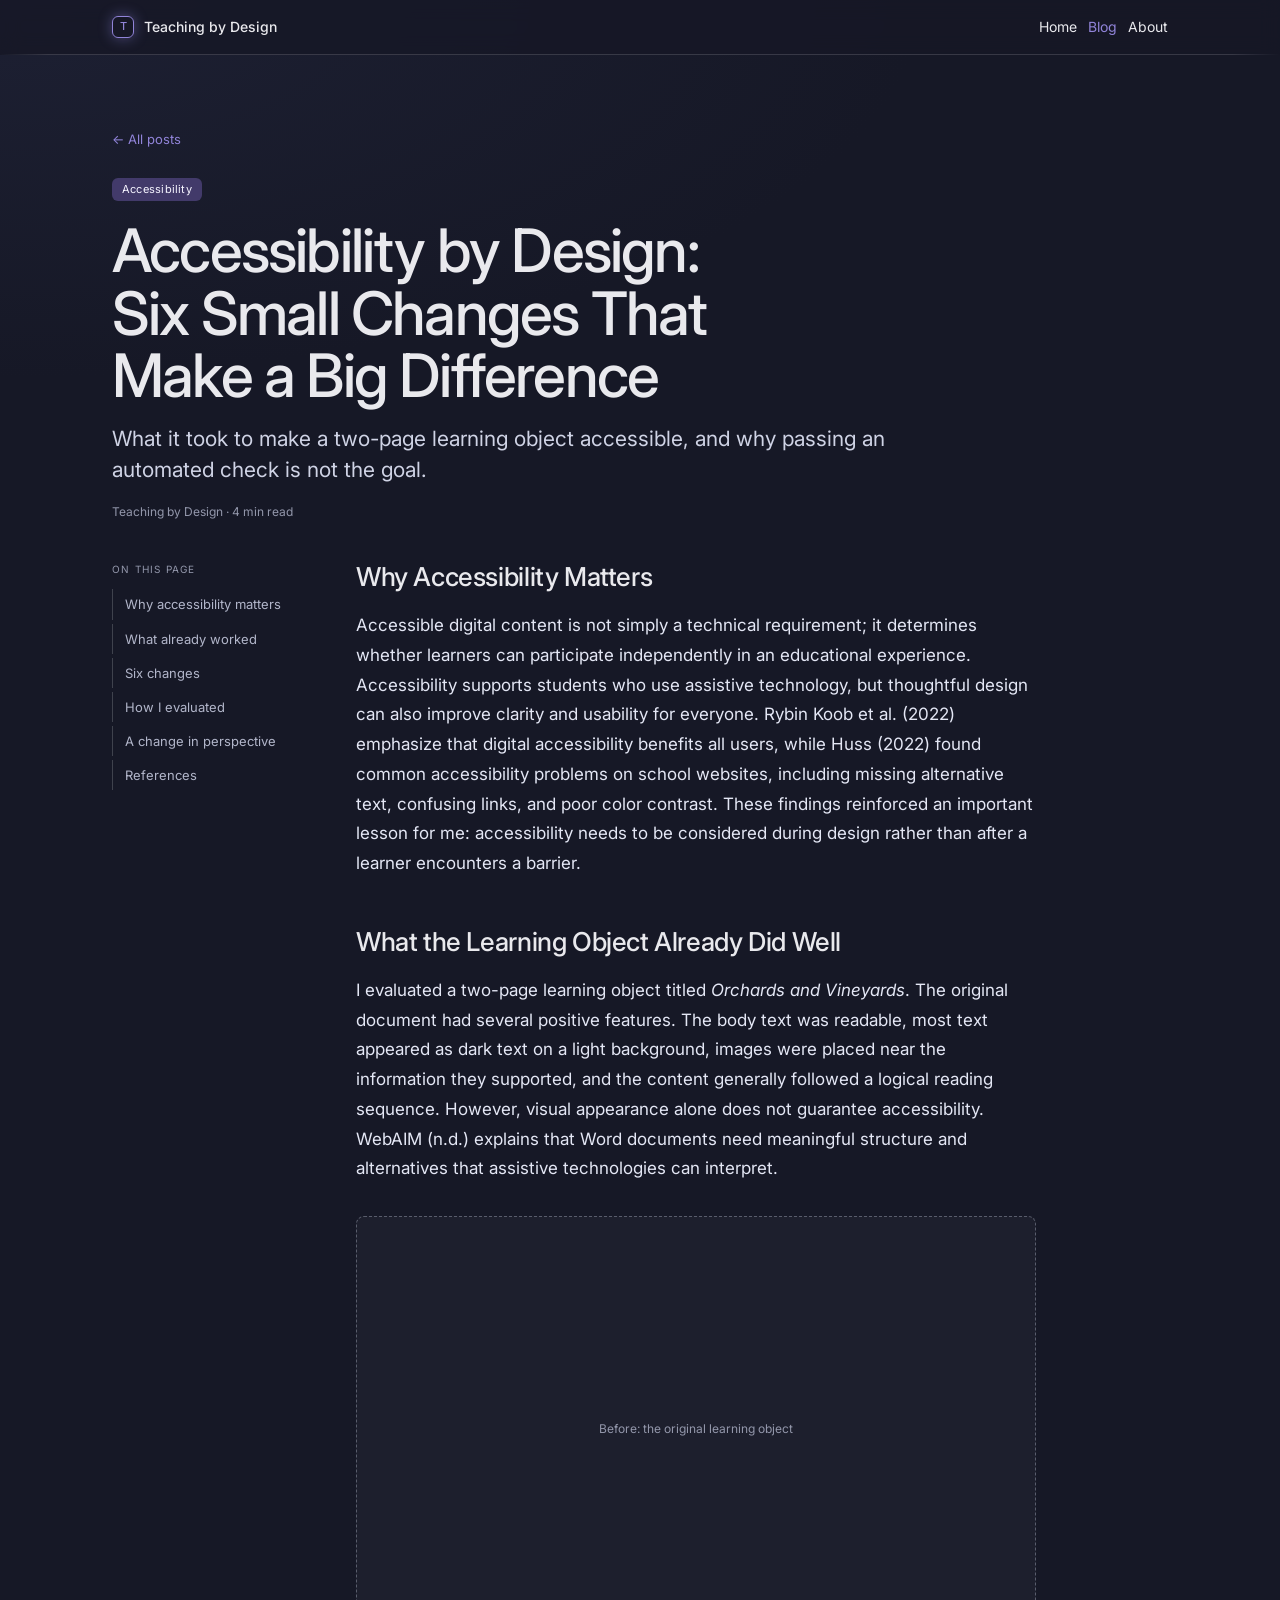
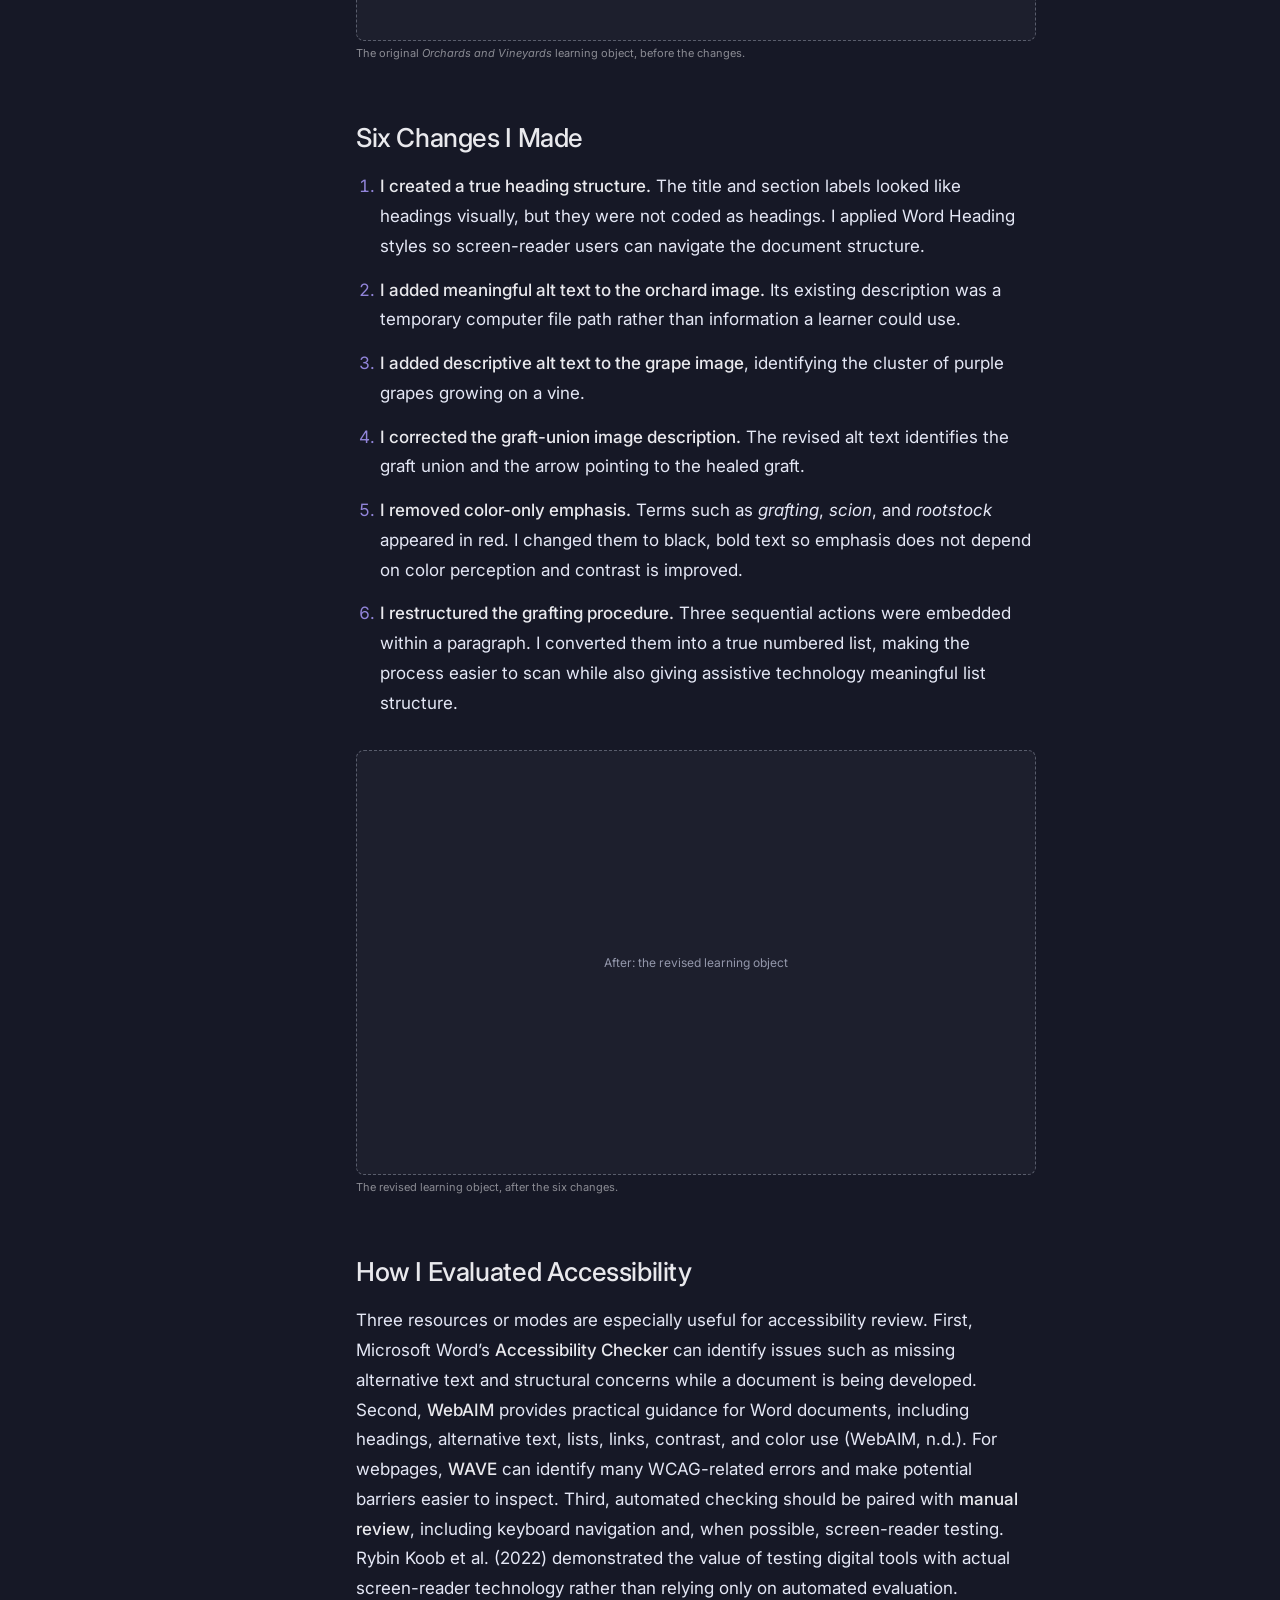
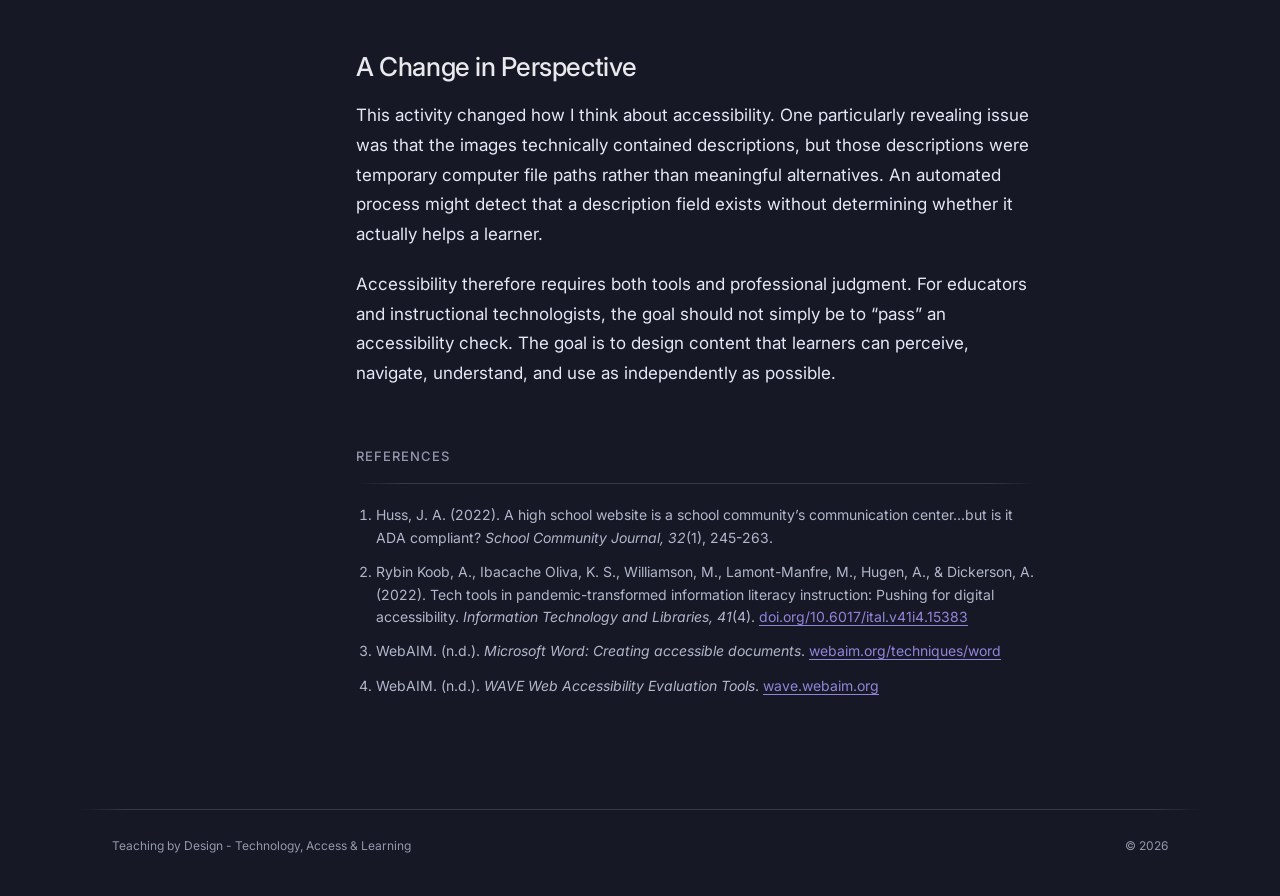
==== accessibility-by-design.html @ 0699a085 "Add the "Accessibility by Design" post New post on making the Orchards and Vineyards learning object" ====
<!DOCTYPE html>
<html lang="en">
<head>
<meta charset="utf-8">
<meta name="viewport" content="width=device-width, initial-scale=1">
<title>Accessibility by Design · Teaching by Design</title>
<meta name="description" content="Six small changes that make a big difference: making a two-page learning object accessible.">
<link rel="stylesheet" href="css/nocturne.css">
<link rel="stylesheet" href="css/site.css">
</head>
<body>
<div class="page">
  <header class="site-header">
    <nav class="nav container">
      <a href="index.html" class="nav-brand"><span class="brand-mark">T</span><span>Teaching by Design</span></a>
      <a href="index.html">Home</a>
      <a href="blog.html" aria-current="page">Blog</a>
      <a href="#">About</a>
    </nav>
    <div class="rule"></div>
  </header>

  <main>
    <article class="post container">
      <a href="blog.html" class="back-link">← All posts</a>
      <header class="post-header">
        <div class="tags"><span class="tag tag-accent">Accessibility</span></div>
        <h1>Accessibility by Design: Six Small Changes That Make a Big Difference</h1>
        <p class="lede">What it took to make a two-page learning object accessible, and why passing an automated check is not the goal.</p>
        <div class="post-byline">Teaching by Design · 4 min read</div>
      </header>

      <div class="post-layout">
        <aside class="toc">
          <div class="toc-label">On this page</div>
          <a href="#why">Why accessibility matters</a>
          <a href="#did-well">What already worked</a>
          <a href="#changes">Six changes</a>
          <a href="#evaluated">How I evaluated</a>
          <a href="#perspective">A change in perspective</a>
          <a href="#refs">References</a>
        </aside>

        <div class="prose">
          <h3 id="why">Why Accessibility Matters</h3>
          <p>Accessible digital content is not simply a technical requirement; it determines whether learners can participate independently in an educational experience. Accessibility supports students who use assistive technology, but thoughtful design can also improve clarity and usability for everyone. Rybin Koob et al. (2022) emphasize that digital accessibility benefits all users, while Huss (2022) found common accessibility problems on school websites, including missing alternative text, confusing links, and poor color contrast. These findings reinforced an important lesson for me: accessibility needs to be considered during design rather than after a learner encounters a barrier.</p>

          <h3 id="did-well">What the Learning Object Already Did Well</h3>
          <p>I evaluated a two-page learning object titled <em>Orchards and Vineyards</em>. The original document had several positive features. The body text was readable, most text appeared as dark text on a light background, images were placed near the information they supported, and the content generally followed a logical reading sequence. However, visual appearance alone does not guarantee accessibility. WebAIM (n.d.) explains that Word documents need meaningful structure and alternatives that assistive technologies can interpret.</p>
          <figure>
            <div class="lighten">
              <div class="image-placeholder">Before: the original learning object</div>
            </div>
            <figcaption>The original <em>Orchards and Vineyards</em> learning object, before the changes.</figcaption>
          </figure>

          <h3 id="changes">Six Changes I Made</h3>
          <ol class="steps">
            <li><strong>I created a true heading structure.</strong> The title and section labels looked like headings visually, but they were not coded as headings. I applied Word Heading styles so screen-reader users can navigate the document structure.</li>
            <li><strong>I added meaningful alt text to the orchard image.</strong> Its existing description was a temporary computer file path rather than information a learner could use.</li>
            <li><strong>I added descriptive alt text to the grape image</strong>, identifying the cluster of purple grapes growing on a vine.</li>
            <li><strong>I corrected the graft-union image description.</strong> The revised alt text identifies the graft union and the arrow pointing to the healed graft.</li>
            <li><strong>I removed color-only emphasis.</strong> Terms such as <em>grafting</em>, <em>scion</em>, and <em>rootstock</em> appeared in red. I changed them to black, bold text so emphasis does not depend on color perception and contrast is improved.</li>
            <li><strong>I restructured the grafting procedure.</strong> Three sequential actions were embedded within a paragraph. I converted them into a true numbered list, making the process easier to scan while also giving assistive technology meaningful list structure.</li>
          </ol>
          <figure>
            <div class="lighten">
              <div class="image-placeholder">After: the revised learning object</div>
            </div>
            <figcaption>The revised learning object, after the six changes.</figcaption>
          </figure>

          <h3 id="evaluated">How I Evaluated Accessibility</h3>
          <p>Three resources or modes are especially useful for accessibility review. First, Microsoft Word’s <strong>Accessibility Checker</strong> can identify issues such as missing alternative text and structural concerns while a document is being developed. Second, <strong>WebAIM</strong> provides practical guidance for Word documents, including headings, alternative text, lists, links, contrast, and color use (WebAIM, n.d.). For webpages, <strong>WAVE</strong> can identify many WCAG-related errors and make potential barriers easier to inspect. Third, automated checking should be paired with <strong>manual review</strong>, including keyboard navigation and, when possible, screen-reader testing. Rybin Koob et al. (2022) demonstrated the value of testing digital tools with actual screen-reader technology rather than relying only on automated evaluation.</p>

          <h3 id="perspective">A Change in Perspective</h3>
          <p>This activity changed how I think about accessibility. One particularly revealing issue was that the images technically contained descriptions, but those descriptions were temporary computer file paths rather than meaningful alternatives. An automated process might detect that a description field exists without determining whether it actually helps a learner.</p>
          <p>Accessibility therefore requires both tools and professional judgment. For educators and instructional technologists, the goal should not simply be to “pass” an accessibility check. The goal is to design content that learners can perceive, navigate, understand, and use as independently as possible.</p>

          <h6 id="refs">References</h6>
          <div class="rule"></div>
          <ol class="references">
            <li>Huss, J. A. (2022). A high school website is a school community’s communication center...but is it ADA compliant? <em>School Community Journal, 32</em>(1), 245-263.</li>
            <li>Rybin Koob, A., Ibacache Oliva, K. S., Williamson, M., Lamont-Manfre, M., Hugen, A., &amp; Dickerson, A. (2022). Tech tools in pandemic-transformed information literacy instruction: Pushing for digital accessibility. <em>Information Technology and Libraries, 41</em>(4). <a href="https://doi.org/10.6017/ital.v41i4.15383">doi.org/10.6017/ital.v41i4.15383</a></li>
            <li>WebAIM. (n.d.). <em>Microsoft Word: Creating accessible documents</em>. <a href="https://webaim.org/techniques/word/">webaim.org/techniques/word</a></li>
            <li>WebAIM. (n.d.). <em>WAVE Web Accessibility Evaluation Tools</em>. <a href="https://wave.webaim.org/">wave.webaim.org</a></li>
          </ol>
        </div>
      </div>
    </article>
  </main>

  <footer class="site-footer container">
    <span>Teaching by Design - Technology, Access &amp; Learning</span>
    <span>© 2026</span>
  </footer>
</div>
</body>
</html>
---- css/nocturne.css ----
/* Nocturne -  -  - design-system tokens and component classes. This file is the source of truth for the system's look; retune it here and see readme.md. */
@import url('https://fonts.googleapis.com/css2?family=Inter:wght@400;500;600;700&display=swap');

:root {
  --color-bg: #161826;
  --color-surface: #232532;
  --color-text: #e9e9ed;
  --color-accent: #9184d9; /* review round 7 (Barron): the accent moves to
     the product's blurple -  -  - OKLCH hue 289.2, the hue of the app's own Pro
     accent (#9a8fe0, --om-accent-pro) -  -  - at the same lightness the steel
     accent held (L 0.660, so the documented ratios survive) and chroma
     in the product blurple's own range (its token sits at C 0.118; the
     accent takes 0.125, from the old steel's 0.030):
     the accent now reads as an accent rather than another neutral. */
  --color-accent-2: #a7a1db; /* the machine-derived stand-in follows: same
     hue, same L 0.734, chroma at the same 2:3 proportion it held */
  --color-divider: color-mix(in srgb, #e9e9ed 16%, transparent);

  /* Tonal ramps -  -  - generated in OKLCH on one shared lightness scale, so the
     same step of any role matches the others in visual value. */
  --color-neutral-100: #f3f5fe;
  --color-neutral-200: #e4e7f5;
  --color-neutral-300: #cfd3e5;
  --color-neutral-400: #b2b6ca;
  --color-neutral-500: #9397ab;
  --color-neutral-600: #75798c;
  --color-neutral-700: #595d6c;
  --color-neutral-800: #3f424d;
  --color-neutral-900: #292b31;

  --color-accent-100: #f5f4ff;
  --color-accent-200: #e7e5fe;
  --color-accent-300: #d2cefd;
  --color-accent-400: #b5abfc;
  --color-accent-500: #968ae0;
  --color-accent-600: #796cbf;
  --color-accent-700: #5d5294;
  --color-accent-800: #423a6a;
  --color-accent-900: #2b2741;

  --color-accent-2-100: #f5f4ff;
  --color-accent-2-200: #e7e5fe;
  --color-accent-2-300: #d2cefd;
  --color-accent-2-400: #b5afe8;
  --color-accent-2-500: #9690c9;
  --color-accent-2-600: #7972a9;
  --color-accent-2-700: #5c5783;
  --color-accent-2-800: #423e5d;
  --color-accent-2-900: #2b293a;

  /* Deck section-divider ground -  -  - review round 3: saturation as presence.
     Dividers take a saturated deep indigo (hue 277, the neutral ramp's own
     family; C 0.094 -  -  - written when the accent held C 0.030, before the
     round-7 blurple raised it past the ground's) with a lighter bloom and
     a ghost tint of the same hue, while the slide grounds stay
     desaturated. Deck-scale fills only -  -  - not interface colors. */
  --color-section: #262a60;
  --color-section-glow: #353b80;
  --color-section-ghost: #4c5397;

  --font-heading: "Inter", system-ui, sans-serif;
  --font-heading-weight: 500;
  --font-body: "Inter", system-ui, sans-serif;

  --space-1: 2.8px;
  --space-2: 5.6px;
  --space-3: 8.4px;
  --space-4: 11.2px;
  --space-6: 16.8px;
  --space-8: 22.4px;

  --radius-sm: 4px;
  --radius-md: 8px;
  --radius-lg: 14px;

  /* Elevation -  -  - derived from the ground: soft ink-tinted shadows on a
     light theme, a hairline edge + ambient darkness on a dark one. */
  --shadow-sm: 0 0 0 1px #3f424d;
  --shadow-md: 0 0 0 1px #595d6c, 0 6px 18px rgba(0,0,0,0.55);
  --shadow-lg: 0 0 0 1px #9397ab, 0 16px 40px rgba(0,0,0,0.65);
}

body {
  background: var(--color-bg);
  color: var(--color-text);
  font-family: var(--font-body);
}
h1, h2, h3, h4 { font-family: var(--font-heading); font-weight: var(--font-heading-weight); }

.lighten{mix-blend-mode:lighten;background-color:transparent}

/* - �� - �� - �� - �� - �� - �� - �� - �� - �� - �� - �� - �� - �� - �� - �� - �� - �� - �� - �� - �� - �� - �� - �� - �� - �� - �� - �� - �� - �� - �� - �� - �� - �� - �� - �� - �� - �� - �� - �� - �� - �� - �� - �� - �� - �� - �� - �� - �� - �� - �� - �� - �� - �� - �� - �� - �� - �� - �� - �� - �� - �� - �� - �� - �� - �� - �� - �� - �� - �� - �� - �� - �� - �� - ��
   Components -  -  - built with the tokens above. Plain CSS
   on plain HTML: no JavaScript, no build step. Each class is documented in
   readme.md and demonstrated in foundations/ and components/.
 - �� - �� - �� - �� - �� - �� - �� - �� - �� - �� - �� - �� - �� - �� - �� - �� - �� - �� - �� - �� - �� - �� - �� - �� - �� - �� - �� - �� - �� - �� - �� - �� - �� - �� - �� - �� - �� - �� - �� - �� - �� - �� - �� - �� - �� - �� - �� - �� - �� - �� - �� - �� - �� - �� - �� - �� - �� - �� - �� - �� - �� - �� - �� - �� - �� - �� - �� - �� - �� - �� */

*, *::before, *::after { box-sizing: border-box; }
body { margin: 0; font-size: 15px; line-height: 1.55; font-weight: 400; }
h1, h2, h3, h4, h5, h6 {
  font-family: var(--font-heading); font-weight: var(--font-heading-weight);
  line-height: 1.12; letter-spacing: -0.015em; margin: 0 0 var(--space-2);
}
h1 { font-size: 42px; }
h2 { font-size: 32px; }
h3 { font-size: 25px; }
h4 { font-size: 20px; }
h5 { font-size: 16px; }
h6 { font-size: 13px; }
h6 { letter-spacing: 0.08em; text-transform: uppercase; }
p { margin: 0 0 var(--space-3); }
a { color: var(--color-accent); text-underline-offset: 3px; }
img { display: block; max-width: 100%; }
figure { margin: 0; }
figcaption {
  font-size: 11px; margin-top: var(--space-1);
  color: color-mix(in srgb, var(--color-text) 55%, transparent);
}
.text-muted { color: color-mix(in srgb, var(--color-text) 55%, transparent); }
:focus { outline: none; }
:focus-visible { outline: 2px solid var(--color-accent); outline-offset: 2px; }
::selection { background: color-mix(in srgb, var(--color-accent) 30%, transparent); }

/* -  -  - rules -  -  - */
/* Rules fade to transparent at both ends instead of stopping cleanly -  -  - a
   Nocturne signature. The ramp is 48px an end (one deck baseline unit),
   painted from the same divider token. Freestanding rules fade; box
   outlines, in-control separators, and short accent marks stay solid. */
.hr {
  height: 1px; border: 0; margin: var(--space-4) 0;
  background: linear-gradient(to right,
    transparent, var(--color-divider) 48px,
    var(--color-divider) calc(100% - 48px), transparent);
}

/* -  -  - buttons -  -  - */
.btn {
  display: inline-flex; align-items: center; justify-content: center; gap: 6px;
  cursor: pointer; text-decoration: none;
  font-family: var(--font-heading); font-weight: var(--font-heading-weight);
  font-size: 14px; line-height: 1.2; color: var(--color-text); /* matches the .input's 14px -  -  - 
     the pair sits side by side in sign-up rows */
  background: transparent; border: 1px solid transparent;
  padding: var(--space-2) calc(var(--space-3) * 1.2);
  border-radius: var(--radius-md);
}
.btn svg { display: block; }
.btn:disabled { opacity: 0.45; cursor: not-allowed; }
.btn-primary { color: var(--color-accent); border-color: var(--color-accent); }
.btn-primary:hover { background: color-mix(in srgb, var(--color-accent) 12%, transparent); }
.btn-primary:active { background: color-mix(in srgb, var(--color-accent) 22%, transparent); }
.btn-secondary { border-color: var(--color-divider); }
.btn-secondary:hover { background: color-mix(in srgb, var(--color-text) 7%, transparent); }
.btn-secondary:active { background: color-mix(in srgb, var(--color-text) 14%, transparent); }
.btn-ghost { color: var(--color-accent); padding-inline: var(--space-1); }
.btn-ghost:hover { background: color-mix(in srgb, var(--color-accent) 10%, transparent); }
.btn-ghost:active { background: color-mix(in srgb, var(--color-accent) 18%, transparent); }
.btn-icon { width: 36px; height: 36px; padding: 0; }
.btn-block { width: 100%; margin-top: var(--space-2); }

/* -  -  - forms -  -  - */
.field > label {
  display: block; font-size: 12px; margin-bottom: 5px;
  color: color-mix(in srgb, var(--color-text) 70%, transparent);
}
.input {
  width: 100%; min-height: 36px; padding: 6px 10px; font: inherit;
  font-size: 14px; color: var(--color-text); caret-color: var(--color-accent);
  background: var(--color-surface);
  border: 1px solid var(--color-divider); border-radius: var(--radius-md);
}
.input:hover { border-color: color-mix(in srgb, var(--color-text) 45%, transparent); }
.input:focus-visible { border-color: var(--color-accent); outline-offset: 0; }
textarea.input { min-height: 90px; resize: vertical; }
.radio { display: inline-flex; align-items: center; gap: 8px; cursor: pointer; font-size: 14px; }
.radio input, .seg-opt input {
  position: absolute; opacity: 0; width: 0; height: 0; pointer-events: none;
}
.radio .dot {
  width: 16px; height: 16px; flex: none; border-radius: 50%;
  border: 1.5px solid var(--color-divider);
}
.radio:hover .dot { border-color: var(--color-accent); }
.radio input:checked + .dot {
  border-color: var(--color-accent); background: var(--color-accent);
  box-shadow: inset 0 0 0 4px var(--color-bg);
}
.radio input:focus-visible + .dot { outline: 2px solid var(--color-accent); outline-offset: 2px; }
.seg {
  display: inline-flex; overflow: hidden;
  border: 1px solid var(--color-divider); border-radius: var(--radius-md);
}
.seg-opt {
  display: inline-flex; align-items: center; gap: 6px;
  padding: 7px 12px; font-size: 13px; cursor: pointer;
}
.seg-opt + .seg-opt { border-left: 1px solid var(--color-divider); }
.seg-opt:has(input:checked) { color: var(--color-accent); box-shadow: inset 0 0 0 1px var(--color-accent); }
.seg-opt:not(:has(input:checked)):hover { background: color-mix(in srgb, var(--color-text) 7%, transparent); }
.seg-opt:has(input:focus-visible) { outline: 2px solid var(--color-accent); outline-offset: -2px; }

/* -  -  - cards -  -  - */
.card {
  display: flex; flex-direction: column; gap: var(--space-2);
  padding: var(--space-3); border-radius: var(--radius-md); background: var(--color-surface);
}
.card-kicker { font-size: 10px; letter-spacing: 0.1em; text-transform: uppercase; color: var(--color-accent); }
.card-title {
  font-family: var(--font-heading); font-weight: var(--font-heading-weight);
  font-size: 17px; line-height: 1.2;
}
.card-body { margin: 0; font-size: 13px; opacity: 0.8; flex: 1; }
.card-meta {
  display: flex; align-items: center; gap: 6px; font-size: 11px;
  color: color-mix(in srgb, var(--color-text) 50%, transparent);
}
.elev-sm { box-shadow: var(--shadow-sm); }
.elev-md { box-shadow: var(--shadow-md); }
.elev-lg { box-shadow: var(--shadow-lg); }

/* -  -  - tags -  -  - */
.tag {
  display: inline-flex; align-items: center; font-size: 11px;
  letter-spacing: 0.02em; padding: 3px 10px;
  border-radius: calc(var(--radius-md) * 0.75);
}
.tag-accent { background: var(--color-accent-800); color: var(--color-accent-100); }
.tag-accent-2 { background: var(--color-accent-2-800); color: var(--color-accent-2-100); }
.tag-neutral { background: var(--color-neutral-800); color: var(--color-neutral-100); }
.tag-outline { border: 1px solid var(--color-accent); color: var(--color-accent); }

/* -  -  - navigation -  -  - */
.nav {
  display: flex; align-items: center; gap: var(--space-4);
  padding: var(--space-3) var(--space-4);
  border-bottom: none;
}
.nav-brand {
  font-family: var(--font-heading); font-weight: var(--font-heading-weight);
  font-size: 18px; margin-right: auto;
}
.nav a { color: inherit; text-decoration: none; font-size: 14px; }
.nav a:hover, .nav a[aria-current='page'] { color: var(--color-accent); }

/* -  -  - tables -  -  - */
.table { width: 100%; border-collapse: collapse; font-size: 14px; }
.table th {
  text-align: left; font-size: 11px; letter-spacing: 0.08em; text-transform: uppercase;
  color: color-mix(in srgb, var(--color-text) 60%, transparent);
  padding: var(--space-2); border-bottom: 1px solid transparent; /* keeps layout; the row paints the fading rule */
}
.table td {
  padding: var(--space-2);
  border-bottom: 1px solid transparent;
}
/* Row rules as row-level strips so the end-fade spans the row, not each cell. */
.table thead tr {
  background: linear-gradient(to right,
    transparent, var(--color-divider) 48px,
    var(--color-divider) calc(100% - 48px), transparent) no-repeat bottom / 100% 1px;
}
.table tbody tr {
  background: linear-gradient(to right,
    transparent, color-mix(in srgb, var(--color-text) 8%, transparent) 48px,
    color-mix(in srgb, var(--color-text) 8%, transparent) calc(100% - 48px), transparent) no-repeat bottom / 100% 1px;
}
.table tbody tr:hover {
  /* the hover tint layers over the row rule, which keeps painting */
  background:
    linear-gradient(color-mix(in srgb, var(--color-text) 4%, transparent),
                    color-mix(in srgb, var(--color-text) 4%, transparent)) no-repeat 0 0 / 100% 100%,
    linear-gradient(to right,
      transparent, color-mix(in srgb, var(--color-text) 8%, transparent) 48px,
      color-mix(in srgb, var(--color-text) 8%, transparent) calc(100% - 48px), transparent) no-repeat bottom / 100% 1px;
}

/* -  -  - dialog -  -  - */
.dialog-backdrop {
  position: fixed; inset: 0; display: grid; place-items: center;
  padding: var(--space-4);
  background: color-mix(in srgb, var(--color-neutral-900) 50%, transparent);
}
.dialog {
  width: min(440px, 100%); display: flex; flex-direction: column; gap: var(--space-3);
  padding: var(--space-4); border-radius: var(--radius-lg);
  background: var(--color-surface); box-shadow: var(--shadow-lg);
}
.dialog-title {
  font-family: var(--font-heading); font-weight: var(--font-heading-weight);
  font-size: 20px;
}
.dialog-body { font-size: 14px; opacity: 0.85; }
.dialog-actions { display: flex; justify-content: flex-end; gap: var(--space-2); margin-top: var(--space-2); }
---- css/site.css ----
/* Site layout for Teaching by Design, built on the Nocturne tokens in nocturne.css. */

html { scroll-behavior: smooth; }
body {
  background: radial-gradient(120% 70% at 0% 0%, #1d2033 0%, var(--color-bg) 60%) fixed var(--color-bg);
}
a { color: var(--color-accent); }
a:hover { color: var(--color-accent-300); }

.page { min-height: 100vh; display: flex; flex-direction: column; }
main { flex: 1; }
.container { max-width: 1120px; margin: 0 auto; width: 100%; }

/* Rules fade to transparent at both ends. */
.rule {
  height: 1px;
  background: linear-gradient(to right, transparent, var(--color-divider) 48px, var(--color-divider) calc(100% - 48px), transparent);
}

/* -  -  - header -  -  - */
.site-header {
  position: sticky; top: 0; z-index: 5;
  background: color-mix(in srgb, var(--color-bg) 82%, transparent);
  backdrop-filter: blur(10px);
}
.site-header .nav { padding: 16px 32px; }
.nav-brand { display: flex; align-items: center; gap: 10px; font-size: 16px; }
.brand-mark {
  width: 22px; height: 22px; border-radius: 6px;
  border: 1px solid var(--color-accent);
  box-shadow: 0 0 14px color-mix(in srgb, var(--color-accent) 45%, transparent);
  display: grid; place-items: center; font-size: 11px; color: var(--color-accent);
}

/* -  -  - footer -  -  - */
.site-footer {
  padding: 28px 32px 40px;
  display: flex; gap: 16px; justify-content: space-between; flex-wrap: wrap;
  font-size: 12px; color: var(--color-neutral-500);
  background: linear-gradient(to right, transparent, var(--color-divider) 48px, var(--color-divider) calc(100% - 48px), transparent) no-repeat top / 100% 1px;
}

/* -  -  - shared bits -  -  - */
.eyebrow {
  display: flex; align-items: center; gap: 10px;
  font-size: 11px; letter-spacing: 0.12em; text-transform: uppercase; color: var(--color-accent);
}
.eyebrow::before { content: ""; width: 24px; height: 1px; background: var(--color-accent); }
.lede { margin: 0; color: var(--color-neutral-300); text-wrap: pretty; }
.tags { display: flex; gap: 6px; flex-wrap: wrap; }
.section-label { margin: 0; color: var(--color-neutral-500); }

/* Image placeholder: swap for an <img> inside the .lighten wrapper once photographs exist. */
.image-placeholder {
  width: 100%; height: 100%;
  display: grid; place-items: center; padding: 16px; text-align: center;
  border: 1px dashed var(--color-neutral-700); border-radius: var(--radius-md);
  background: color-mix(in srgb, var(--color-surface) 60%, transparent);
  font-size: 12px; color: var(--color-neutral-500);
}
.image-placeholder.rounded-lg { border-radius: var(--radius-lg); }
.lighten img { width: 100%; height: 100%; object-fit: cover; border-radius: var(--radius-md); }

/* -  -  - home -  -  - */
.hero {
  padding: 96px 32px 72px;
  display: grid; grid-template-columns: repeat(auto-fit, minmax(min(100%, 420px), 1fr));
  gap: 56px; align-items: center;
}
.hero-text { display: flex; flex-direction: column; gap: 20px; max-width: 540px; }
.hero h1 {
  font-size: clamp(44px, 6vw, 72px); line-height: 1.02; letter-spacing: -0.03em;
  margin: 0; text-wrap: balance;
}
.hero .lede { font-size: 17px; line-height: 1.65; }
.hero-actions { display: flex; gap: 10px; flex-wrap: wrap; margin-top: 8px; }
.hero-actions .btn { padding: 10px 16px; }
.hero-media { position: relative; }
.hero-media::before {
  content: ""; position: absolute; inset: -40px; pointer-events: none;
  background: radial-gradient(closest-side, color-mix(in srgb, var(--color-accent) 22%, transparent), transparent);
}
.hero-media .lighten { position: relative; aspect-ratio: 4 / 3; }
.hero-media img { border-radius: var(--radius-lg); }

.latest { padding: 24px 32px 112px; display: flex; flex-direction: column; gap: 20px; }
.feature-card {
  text-decoration: none; color: inherit;
  display: grid; grid-template-columns: repeat(auto-fit, minmax(min(100%, 280px), 1fr));
  gap: 28px; padding: 20px; align-items: center;
}
a.feature-card:hover { color: inherit; box-shadow: var(--shadow-md); }
.feature-card .lighten { aspect-ratio: 16 / 10; }
.feature-card-text { display: flex; flex-direction: column; gap: 12px; padding-right: 12px; }
.post-title { font-size: 26px; line-height: 1.15; letter-spacing: -0.02em; font-weight: 500; text-wrap: balance; }
.feature-card .lede { font-size: 15px; }
.feature-card .card-meta { font-size: 12px; color: var(--color-neutral-500); }

/* -  -  - blog index -  -  - */
.blog { padding: 80px 32px 112px; display: flex; flex-direction: column; gap: 40px; }
.blog-intro { display: flex; flex-direction: column; gap: 12px; max-width: 620px; }
.blog-intro h1 { margin: 0; font-size: 48px; letter-spacing: -0.03em; }
.blog-intro .lede { font-size: 16px; }
.post-list { display: flex; flex-direction: column; }
.post-row {
  text-decoration: none; color: inherit;
  display: grid; grid-template-columns: 120px minmax(0, 1fr) 220px; gap: 32px;
  padding: 28px 0; align-items: start;
  background: linear-gradient(to right, transparent, var(--color-divider) 48px, var(--color-divider) calc(100% - 48px), transparent) no-repeat top / 100% 1px;
}
a.post-row:hover {
  color: inherit;
  background:
    linear-gradient(to right, transparent, var(--color-divider) 48px, var(--color-divider) calc(100% - 48px), transparent) no-repeat top / 100% 1px,
    radial-gradient(60% 100% at 30% 50%, color-mix(in srgb, var(--color-accent) 8%, transparent), transparent);
}
.post-row-meta { font-size: 12px; color: var(--color-neutral-500); padding-top: 6px; letter-spacing: 0.04em; }
.post-row-text { display: flex; flex-direction: column; gap: 10px; }
.post-row .post-title { font-size: 28px; }
.post-row .lede { max-width: 560px; }
.post-row .tags { margin-top: 4px; }
.post-row .lighten { aspect-ratio: 4 / 3; }

@media (max-width: 760px) {
  .post-row { grid-template-columns: minmax(0, 1fr); gap: 16px; }
  .post-row .lighten { max-width: 320px; }
}

/* -  -  - post -  -  - */
.post { padding: 72px 32px 112px; }
.back-link { font-size: 13px; text-decoration: none; display: inline-flex; gap: 6px; align-items: center; }
.post-header { display: flex; flex-direction: column; gap: 18px; max-width: 780px; margin: 28px 0 40px; }
.post-header h1 {
  margin: 0; font-size: clamp(38px, 5vw, 60px); line-height: 1.04;
  letter-spacing: -0.03em; text-wrap: balance;
}
.post-header .lede { font-size: 21px; line-height: 1.45; }
.post-byline { font-size: 12px; color: var(--color-neutral-500); }

.post-layout { display: grid; grid-template-columns: 180px minmax(0, 1fr); gap: 64px; align-items: start; }
.toc { position: sticky; top: 96px; display: flex; flex-direction: column; gap: 4px; font-size: 13px; }
.toc-label {
  font-size: 10px; letter-spacing: 0.12em; text-transform: uppercase;
  color: var(--color-neutral-500); margin-bottom: 8px;
}
.toc a {
  color: var(--color-neutral-400); text-decoration: none;
  padding: 5px 0 5px 12px; border-left: 1px solid var(--color-neutral-800);
}
.toc a:hover { color: var(--color-accent); border-left-color: var(--color-accent); }

@media (max-width: 860px) {
  .post-layout { grid-template-columns: minmax(0, 1fr); }
  .toc { display: none; }
}

.prose {
  display: flex; flex-direction: column; gap: 20px; max-width: 680px;
  font-size: 17px; line-height: 1.75; color: var(--color-neutral-200);
}
.prose p { margin: 0; text-wrap: pretty; }
.prose strong { color: var(--color-text); font-weight: 500; }
.prose strong.highlight { color: var(--color-accent-300); }
.prose h3 { margin: 28px 0 0; font-size: 26px; color: var(--color-text); scroll-margin-top: 96px; }
.prose h6 { margin: 40px 0 0; color: var(--color-neutral-500); scroll-margin-top: 96px; }
.prose figure { margin: 12px 0; }
.prose figure .lighten { aspect-ratio: 16 / 10; }
.prose blockquote {
  margin: 16px 0; padding: 8px 0 8px 24px; border-left: 2px solid var(--color-accent);
  font-size: 28px; line-height: 1.3; letter-spacing: -0.02em; color: var(--color-text); text-wrap: balance;
}

.zones { display: grid; grid-template-columns: repeat(auto-fit, minmax(min(100%, 200px), 1fr)); gap: 10px; margin: 4px 0; }
.zone { gap: 6px; padding: 14px 16px; }
.zone-number { font-size: 11px; color: var(--color-accent); letter-spacing: 0.08em; }
.zone-name { font-size: 15px; font-weight: 500; color: var(--color-text); line-height: 1.3; }
.zone-desc { font-size: 13px; line-height: 1.5; color: var(--color-neutral-400); }

.features .tag { font-size: 12px; padding: 4px 10px; }

.references {
  margin: 0; padding-left: 20px; display: flex; flex-direction: column; gap: 12px;
  font-size: 14px; line-height: 1.6; color: var(--color-neutral-400);
}

/* Diagrams keep their own proportions so no labels are cropped. */
main .lighten.fit { aspect-ratio: auto; }
main .lighten.fit img { height: auto; }

/* Budget chart. Categorical series colors are validated for CVD separation
   and 3:1 contrast against --color-bg; keep this order when adding series. */
.budget {
  --series-1: #3987e5;
  --series-2: #d95926;
  --series-3: #199e70;
  --series-4: #c98500;
  --series-5: #d55181;
  display: grid; grid-template-columns: repeat(auto-fit, minmax(min(100%, 240px), 1fr));
  gap: 24px 32px; align-items: center;
}
.budget figcaption { grid-column: 1 / -1; }
.budget-donut { width: 100%; max-width: 280px; }
.budget-total { font-size: 26px; font-weight: 500; letter-spacing: -0.02em; fill: var(--color-text); text-anchor: middle; }
.budget-total-label { font-size: 11px; fill: var(--color-neutral-400); text-anchor: middle; }
.budget-table { width: 100%; border-collapse: collapse; font-size: 14px; line-height: 1.4; }
.budget-table th, .budget-table td { padding: 8px 0; text-align: left; font-weight: 400; }
.budget-table thead th {
  font-size: 11px; letter-spacing: 0.08em; text-transform: uppercase; color: var(--color-neutral-500);
}
.budget-table tbody th { color: var(--color-neutral-200); }
.budget-table td { text-align: right; padding-left: 12px; color: var(--color-text); font-variant-numeric: tabular-nums; }
.budget-table thead th:not(:first-child) { text-align: right; }
.budget-table tbody tr {
  background: linear-gradient(to right, transparent, var(--color-divider) 48px, var(--color-divider) calc(100% - 48px), transparent) no-repeat top / 100% 1px;
}
.swatch {
  display: inline-block; width: 10px; height: 10px; border-radius: 2px;
  margin-right: 8px; vertical-align: 0; background: var(--swatch);
}

.prose ol.steps { margin: 0; padding-left: 24px; display: flex; flex-direction: column; gap: 14px; }
.prose ol.steps li::marker { color: var(--color-accent); }
.prose > h3:first-child { margin-top: 0; }
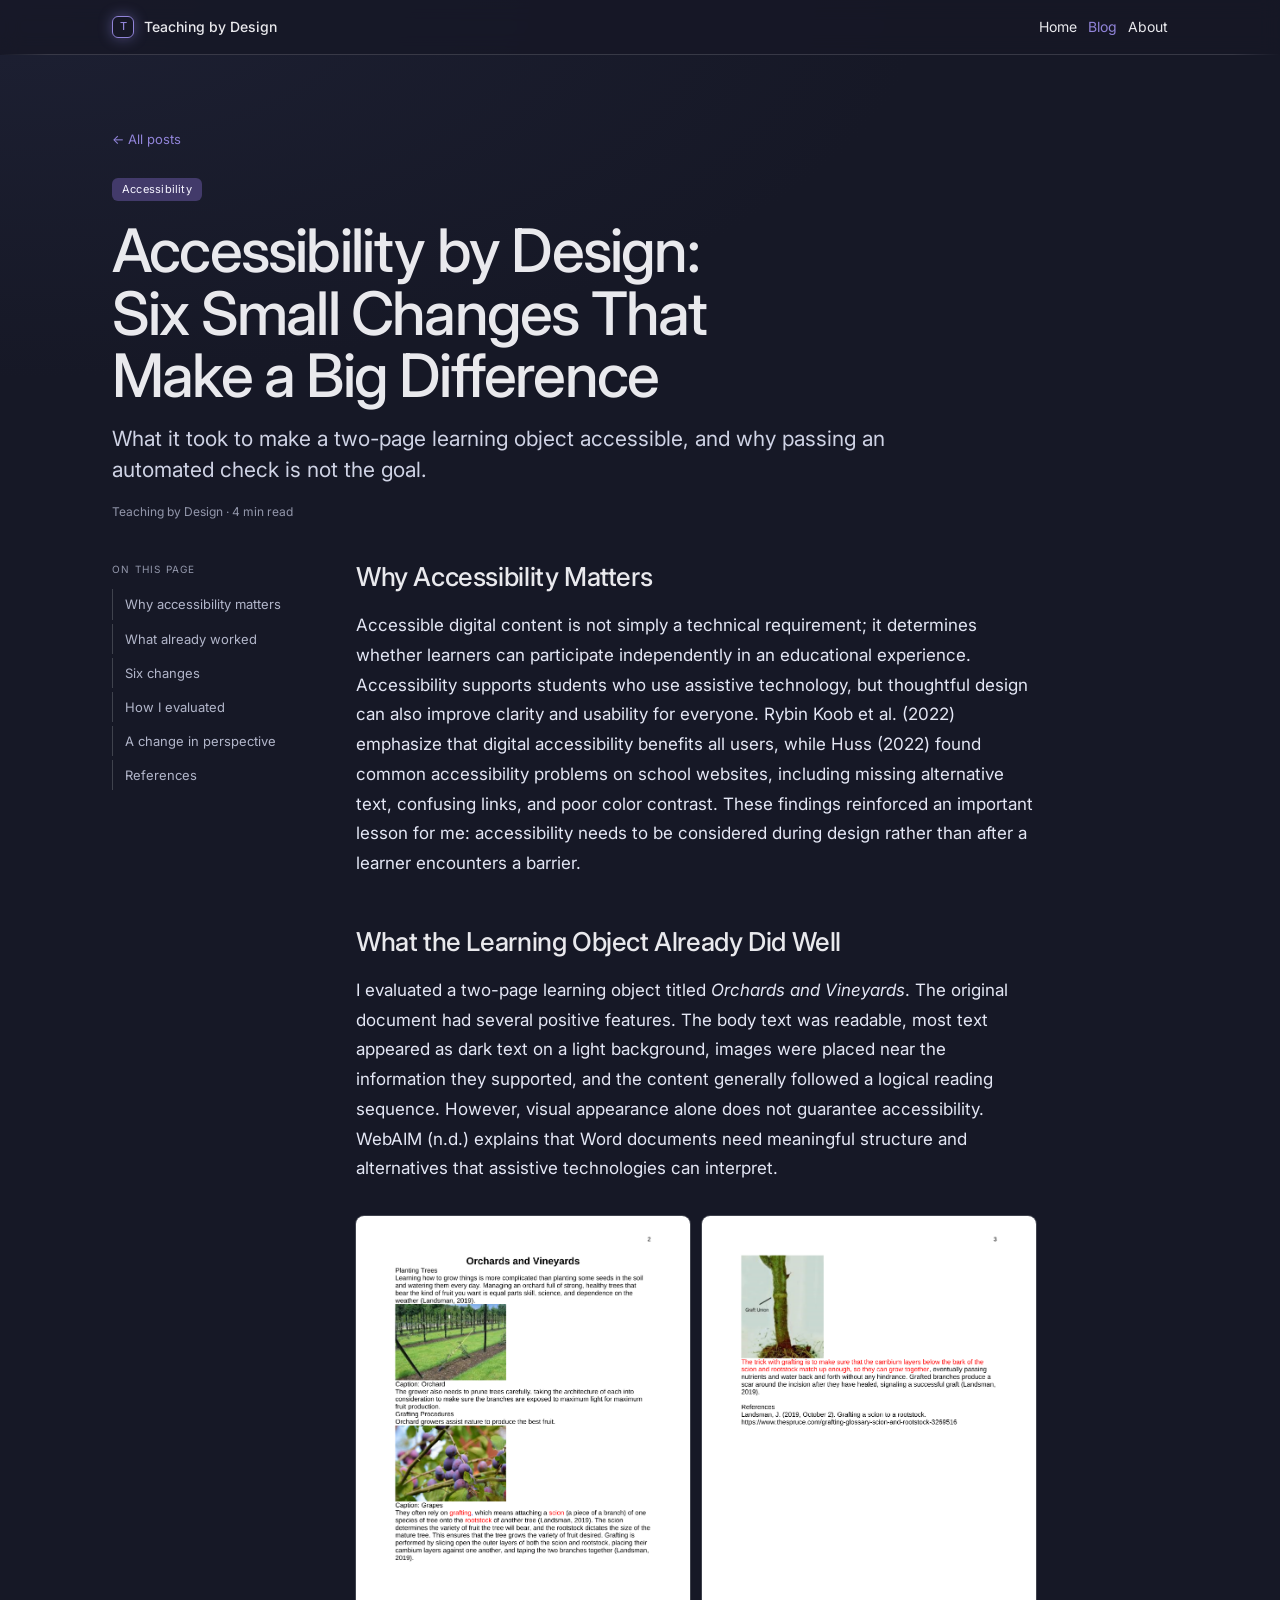
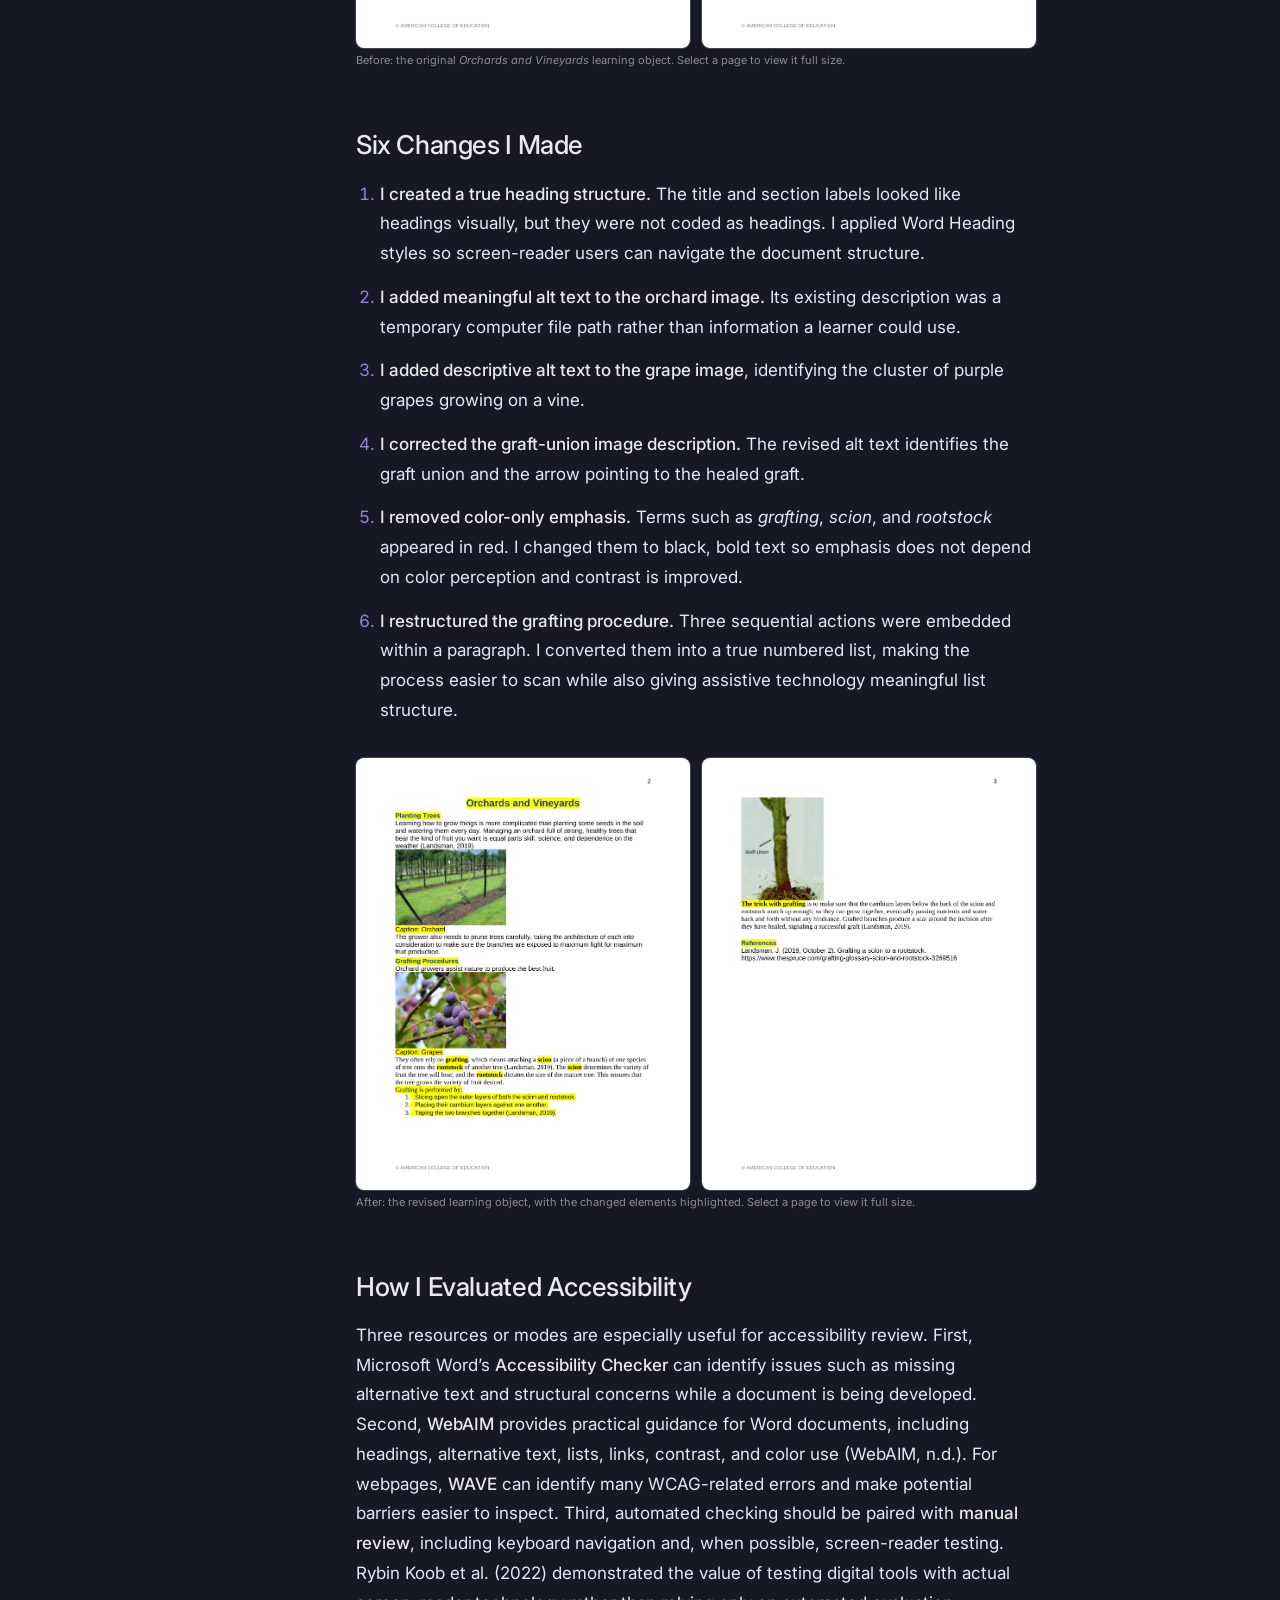
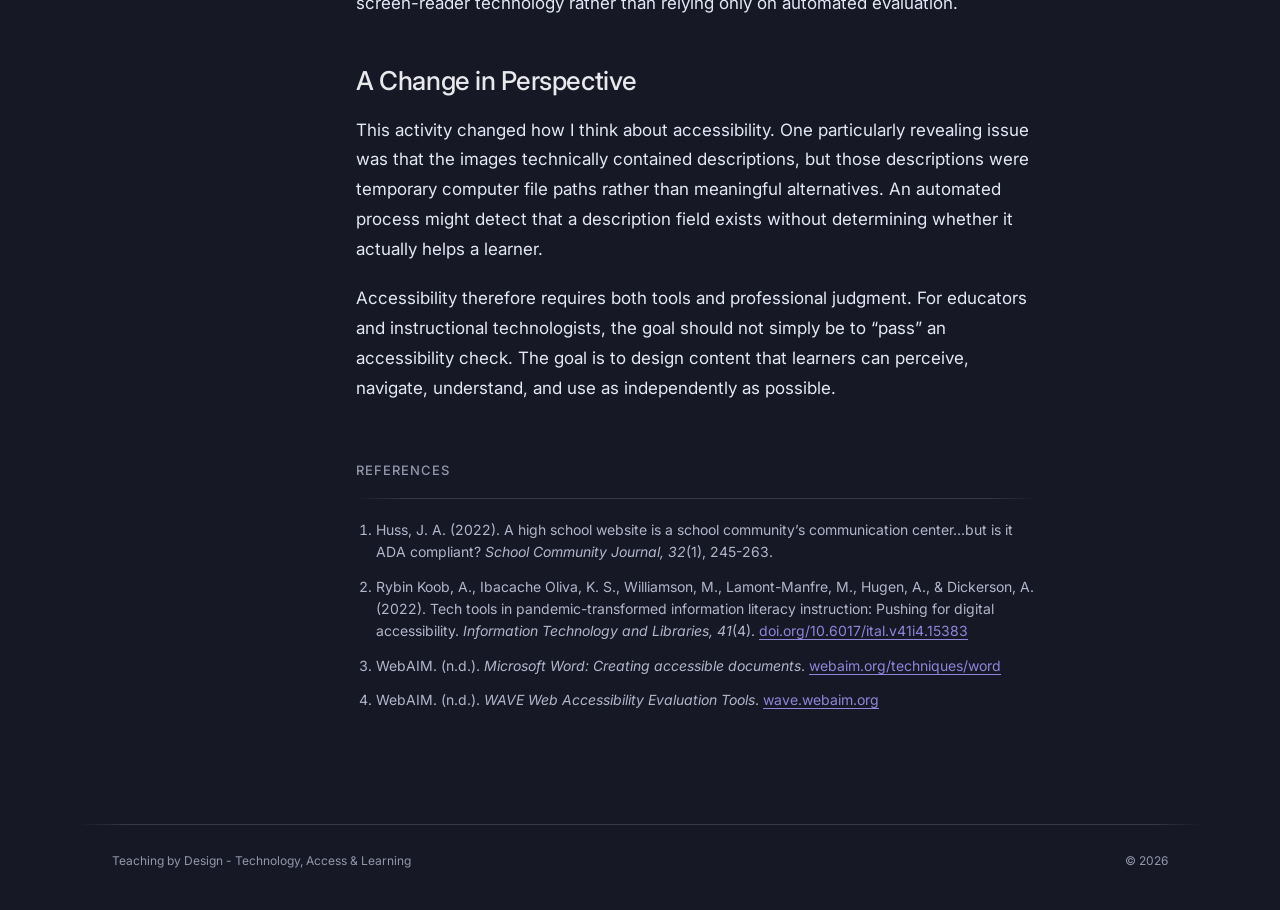
==== commit e4471c42: "Add before and after pages to the accessibility post The two placeholders now show the original and " ====
--- a/accessibility-by-design.html
+++ b/accessibility-by-design.html
@@ -48,10 +48,11 @@
           <h3 id="did-well">What the Learning Object Already Did Well</h3>
           <p>I evaluated a two-page learning object titled <em>Orchards and Vineyards</em>. The original document had several positive features. The body text was readable, most text appeared as dark text on a light background, images were placed near the information they supported, and the content generally followed a logical reading sequence. However, visual appearance alone does not guarantee accessibility. WebAIM (n.d.) explains that Word documents need meaningful structure and alternatives that assistive technologies can interpret.</p>
           <figure>
-            <div class="lighten">
-              <div class="image-placeholder">Before: the original learning object</div>
+            <div class="doc-pages">
+              <a href="images/accessibility/before-page-1.png"><img src="images/accessibility/before-page-1.png" alt="Before, page 1: the Orchards and Vineyards title and section labels are plain text styled to look like headings; grafting, scion and rootstock are marked only in red; the grafting steps are run together in a paragraph" width="1547" height="2002" loading="lazy"></a>
+              <a href="images/accessibility/before-page-2.png"><img src="images/accessibility/before-page-2.png" alt="Before, page 2: the graft union photo, followed by a sentence emphasized only in red text, and the references" width="1547" height="2002" loading="lazy"></a>
             </div>
-            <figcaption>The original <em>Orchards and Vineyards</em> learning object, before the changes.</figcaption>
+            <figcaption>Before: the original <em>Orchards and Vineyards</em> learning object. Select a page to view it full size.</figcaption>
           </figure>
 
           <h3 id="changes">Six Changes I Made</h3>
@@ -64,10 +65,11 @@
             <li><strong>I restructured the grafting procedure.</strong> Three sequential actions were embedded within a paragraph. I converted them into a true numbered list, making the process easier to scan while also giving assistive technology meaningful list structure.</li>
           </ol>
           <figure>
-            <div class="lighten">
-              <div class="image-placeholder">After: the revised learning object</div>
+            <div class="doc-pages">
+              <a href="images/accessibility/after-page-1.png"><img src="images/accessibility/after-page-1.png" alt="After, page 1: the title and section labels are now real headings (highlighted); grafting, scion and rootstock are bold; the grafting steps are a numbered list of three items" width="1547" height="2002" loading="lazy"></a>
+              <a href="images/accessibility/after-page-2.png"><img src="images/accessibility/after-page-2.png" alt="After, page 2: the graft union photo, the key phrase in bold instead of red, and References as a real heading" width="1547" height="2002" loading="lazy"></a>
             </div>
-            <figcaption>The revised learning object, after the six changes.</figcaption>
+            <figcaption>After: the revised learning object, with the changed elements highlighted. Select a page to view it full size.</figcaption>
           </figure>
 
           <h3 id="evaluated">How I Evaluated Accessibility</h3>
--- a/css/site.css
+++ b/css/site.css
@@ -221,3 +221,9 @@
 .prose ol.steps { margin: 0; padding-left: 24px; display: flex; flex-direction: column; gap: 14px; }
 .prose ol.steps li::marker { color: var(--color-accent); }
 .prose > h3:first-child { margin-top: 0; }
+
+/* Document page scans shown side by side; each links to its full-size image. */
+.doc-pages { display: grid; grid-template-columns: repeat(auto-fit, minmax(min(100%, 240px), 1fr)); gap: 12px; }
+.doc-pages a { display: block; border-radius: var(--radius-md); }
+.doc-pages a:hover img { box-shadow: var(--shadow-md); }
+.doc-pages img { width: 100%; height: auto; border-radius: var(--radius-md); box-shadow: var(--shadow-sm); }
